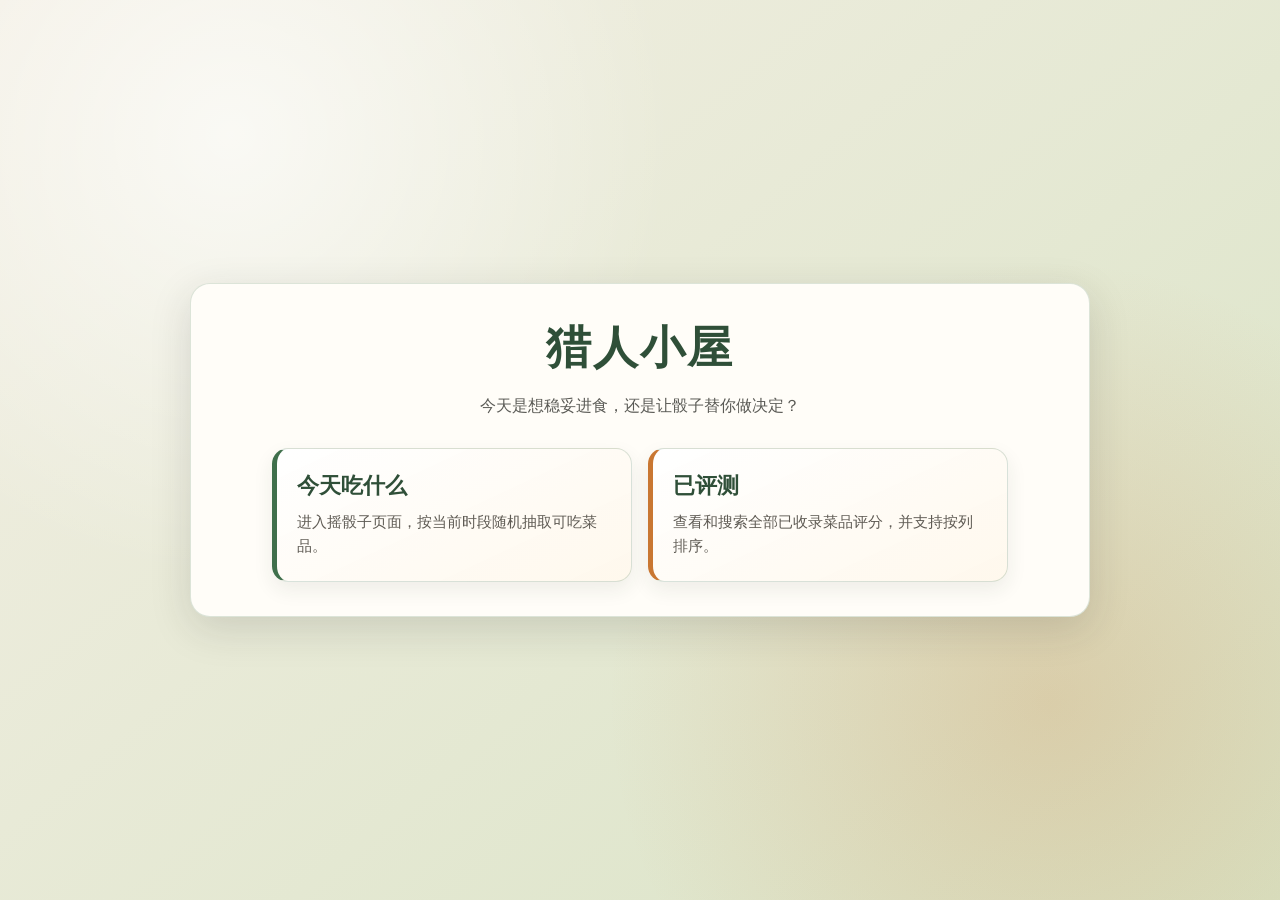
==== index.html @ c7965b98 "feat: 添加版本控制功能，优化页面加载逻辑" ====
<!DOCTYPE html>
<html lang="zh-CN">

<head>
    <meta charset="UTF-8">
    <meta name="viewport" content="width=device-width, initial-scale=1.0">
    <meta http-equiv="Cache-Control" content="no-cache, no-store, must-revalidate">
    <meta http-equiv="Pragma" content="no-cache">
    <meta http-equiv="Expires" content="0">
    <title>猎人小屋</title>
    <style>
        :root {
            --bg-1: #f3efe4;
            --bg-2: #d9e3c5;
            --card: #fffdf8;
            --ink: #2b2a28;
            --accent-a: #3f6f4b;
            --accent-b: #c97732;
            --shadow: rgba(43, 42, 40, 0.15);
        }

        * {
            box-sizing: border-box;
        }

        body {
            margin: 0;
            min-height: 100vh;
            font-family: "Noto Serif SC", "STZhongsong", "Songti SC", "Microsoft YaHei", serif;
            color: var(--ink);
            background:
                radial-gradient(circle at 18% 15%, rgba(255, 255, 255, 0.68), transparent 34%),
                radial-gradient(circle at 82% 78%, rgba(201, 119, 50, 0.22), transparent 35%),
                linear-gradient(140deg, var(--bg-1), var(--bg-2));
            display: flex;
            align-items: center;
            justify-content: center;
            padding: 24px;
        }

        .panel {
            width: min(900px, 100%);
            background: var(--card);
            border-radius: 20px;
            box-shadow: 0 12px 40px var(--shadow);
            border: 1px solid rgba(63, 111, 75, 0.18);
            padding: 34px 28px;
            animation: rise-in 560ms ease-out both;
        }

        h1 {
            margin: 0;
            text-align: center;
            letter-spacing: 2px;
            font-size: clamp(2rem, 5vw, 2.8rem);
            color: #2f4f38;
        }

        .subtitle {
            margin: 14px auto 28px;
            text-align: center;
            color: #5a5a55;
            max-width: 560px;
            line-height: 1.7;
            font-size: 1rem;
        }

        .module-row {
            display: flex;
            gap: 16px;
            justify-content: center;
            flex-wrap: wrap;
        }

        .module-button {
            flex: 1;
            min-width: 240px;
            max-width: 360px;
            text-decoration: none;
            color: var(--ink);
            background: linear-gradient(155deg, rgba(255, 255, 255, 0.93), rgba(255, 248, 236, 0.95));
            border: 1px solid rgba(63, 111, 75, 0.2);
            border-radius: 16px;
            padding: 22px 20px;
            transition: transform 220ms ease, box-shadow 220ms ease, border-color 220ms ease;
            box-shadow: 0 8px 20px rgba(32, 48, 37, 0.08);
        }

        .module-button:hover {
            transform: translateY(-4px);
            box-shadow: 0 14px 26px rgba(32, 48, 37, 0.16);
            border-color: rgba(201, 119, 50, 0.5);
        }

        .module-label {
            font-size: 1.35rem;
            color: #2f4f38;
            margin-bottom: 10px;
            font-weight: 700;
        }

        .module-desc {
            margin: 0;
            color: #5f5b54;
            line-height: 1.6;
            font-size: 0.96rem;
        }

        .today {
            border-left: 5px solid var(--accent-a);
        }

        .rated {
            border-left: 5px solid var(--accent-b);
        }

        @keyframes rise-in {
            from {
                opacity: 0;
                transform: translateY(20px);
            }

            to {
                opacity: 1;
                transform: translateY(0);
            }
        }

        @media (max-width: 640px) {
            .panel {
                padding: 24px 16px;
                border-radius: 14px;
            }

            .module-button {
                max-width: none;
            }
        }
    </style>
</head>

<body>
    <main class="panel">
        <h1>猎人小屋</h1>
        <p class="subtitle">今天是想稳妥进食，还是让骰子替你做决定？</p>

        <section class="module-row" aria-label="功能模块">
            <a class="module-button today" href="dice.html" aria-label="进入今天吃什么模块">
                <div class="module-label">今天吃什么</div>
                <p class="module-desc">进入摇骰子页面，按当前时段随机抽取可吃菜品。</p>
            </a>

            <a class="module-button rated" href="reviewed.html" aria-label="进入已评测模块">
                <div class="module-label">已评测</div>
                <p class="module-desc">查看和搜索全部已收录菜品评分，并支持按列排序。</p>
            </a>
        </section>
    </main>

    <script>
        const VERSION_STORAGE_KEY = 'hunterHutRuntimeVersion';

        function buildVersionStamp() {
            const now = new Date();
            const pad = (n) => String(n).padStart(2, '0');
            return `${now.getFullYear()}${pad(now.getMonth() + 1)}${pad(now.getDate())}${pad(now.getHours())}${pad(now.getMinutes())}${pad(now.getSeconds())}`;
        }

        function getSessionVersion() {
            try {
                const stored = sessionStorage.getItem(VERSION_STORAGE_KEY);
                if (stored) return stored;

                const generated = buildVersionStamp();
                sessionStorage.setItem(VERSION_STORAGE_KEY, generated);
                return generated;
            } catch (err) {
                return buildVersionStamp();
            }
        }

        function ensureRuntimeVersion() {
            const url = new URL(window.location.href);
            const sessionVersion = getSessionVersion();

            if (url.searchParams.get('v') !== sessionVersion) {
                url.searchParams.set('v', sessionVersion);
                window.location.replace(url.toString());
                return null;
            }

            return sessionVersion;
        }

        function appendVersionToLinks(version) {
            const links = document.querySelectorAll('a[href$=".html"], a[href*=".html?"]');
            links.forEach(link => {
                const targetUrl = new URL(link.getAttribute('href'), window.location.href);
                targetUrl.searchParams.set('v', version);
                link.setAttribute('href', `${targetUrl.pathname}${targetUrl.search}${targetUrl.hash}`);
            });
        }

        const APP_VERSION = ensureRuntimeVersion();
        if (APP_VERSION) {
            appendVersionToLinks(APP_VERSION);
        }

        window.addEventListener('pageshow', (event) => {
            if (event.persisted) {
                window.location.reload();
            }
        });
    </script>
</body>

</html>
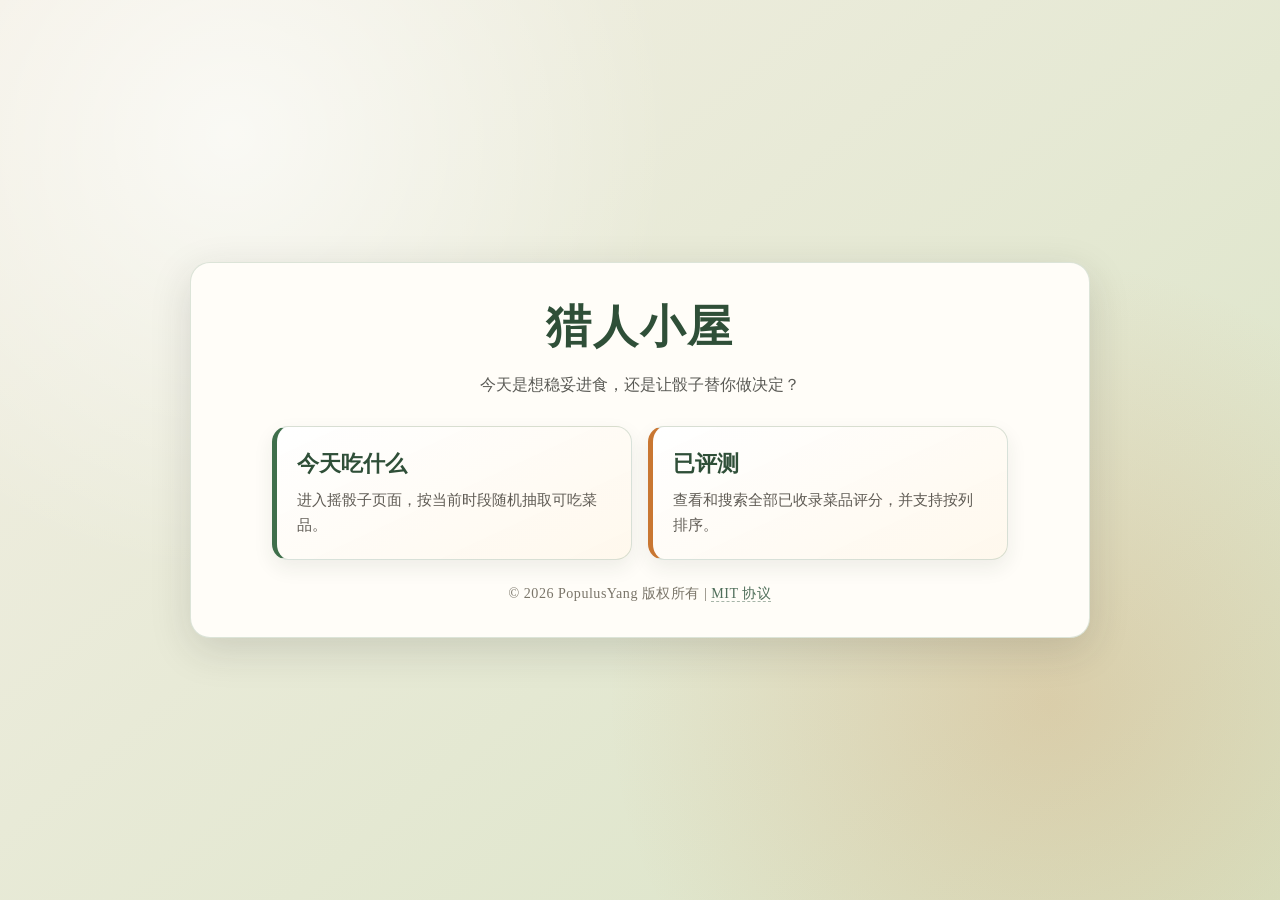
==== commit ec3aac8c: "修bug" ====
--- a/index.html
+++ b/index.html
@@ -106,6 +106,25 @@
             font-size: 0.96rem;
         }
 
+        .site-copyright {
+            margin: 24px 0 0;
+            text-align: center;
+            font-size: 0.88rem;
+            color: #7a7569;
+            letter-spacing: 0.5px;
+        }
+
+        .site-copyright a {
+            color: #4f6e5a;
+            text-decoration: none;
+            border-bottom: 1px dashed rgba(79, 110, 90, 0.5);
+        }
+
+        .site-copyright a:hover {
+            color: #c97732;
+            border-bottom-color: rgba(201, 119, 50, 0.65);
+        }
+
         .today {
             border-left: 5px solid var(--accent-a);
         }
@@ -155,6 +174,9 @@
                 <p class="module-desc">查看和搜索全部已收录菜品评分，并支持按列排序。</p>
             </a>
         </section>
+
+        <footer class="site-copyright">&copy; 2026 PopulusYang 版权所有 | <a href="LICENSE" target="_blank"
+                rel="noopener noreferrer">MIT 协议</a></footer>
     </main>
 
     <script>
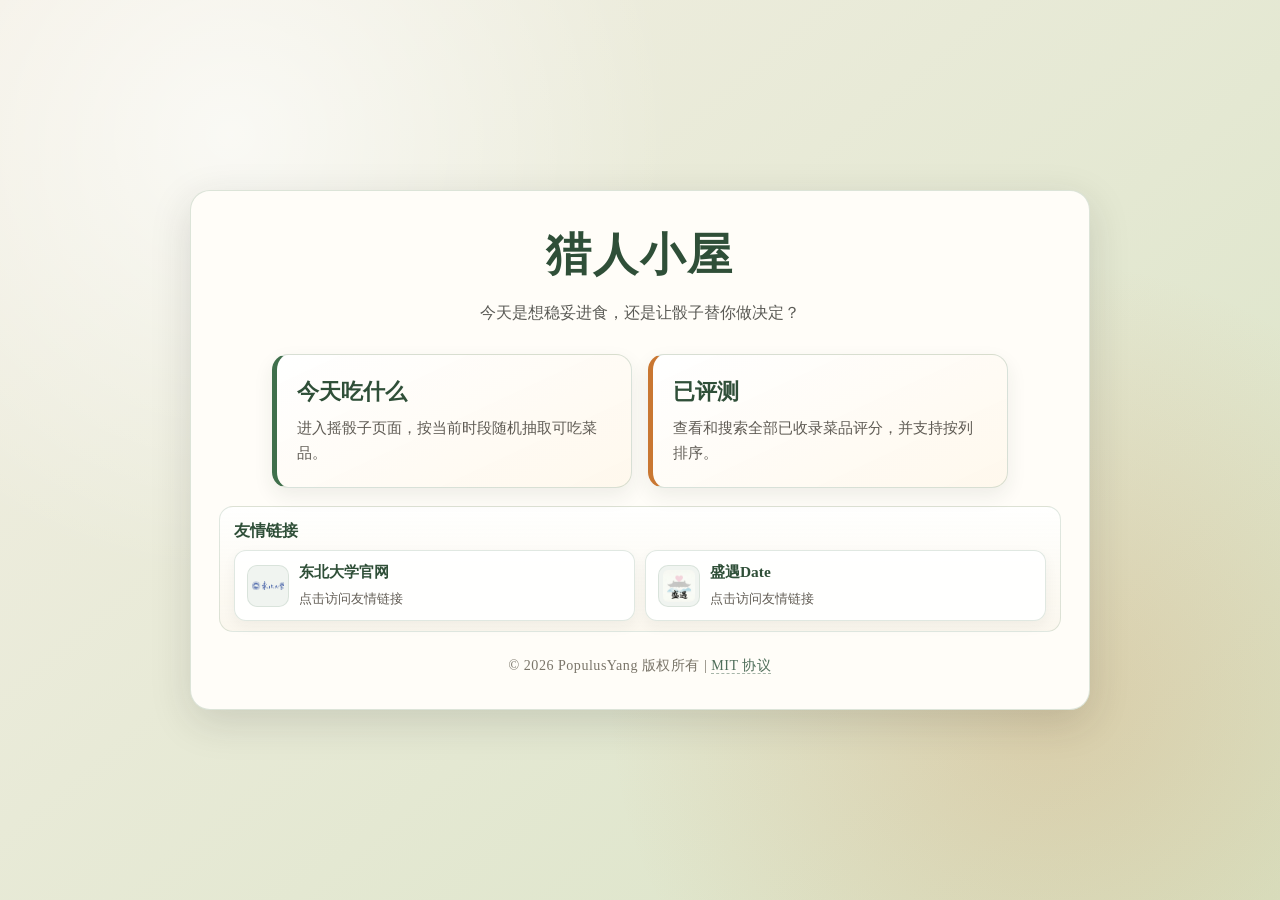
==== commit 3abed922: "feat: 添加友情链接管理功能，支持增删改查和自动加载" ====
--- a/index.html
+++ b/index.html
@@ -106,6 +106,105 @@
             font-size: 0.96rem;
         }
 
+        .hidden {
+            display: none;
+        }
+
+        .friends-section {
+            margin-top: 18px;
+            padding: 14px 14px 10px;
+            border-radius: 14px;
+            background: linear-gradient(180deg, rgba(255, 255, 255, 0.78), rgba(250, 246, 236, 0.9));
+            border: 1px solid rgba(63, 111, 75, 0.16);
+        }
+
+        .friends-head {
+            display: flex;
+            justify-content: space-between;
+            align-items: baseline;
+            gap: 12px;
+            margin-bottom: 8px;
+            flex-wrap: wrap;
+        }
+
+        .friends-title {
+            margin: 0;
+            font-size: 1rem;
+            color: #2f4f38;
+            font-weight: 700;
+        }
+
+        .friends-hint {
+            margin: 0;
+            color: #7a7569;
+            font-size: 0.84rem;
+        }
+
+        .friends-grid {
+            display: grid;
+            grid-template-columns: repeat(auto-fit, minmax(180px, 1fr));
+            gap: 10px;
+        }
+
+        .friend-card {
+            display: block;
+            text-decoration: none;
+            color: var(--ink);
+            border-radius: 12px;
+            padding: 11px 12px;
+            background: rgba(255, 255, 255, 0.9);
+            border: 1px solid rgba(63, 111, 75, 0.16);
+            box-shadow: 0 5px 14px rgba(32, 48, 37, 0.05);
+            transition: transform 220ms ease, box-shadow 220ms ease, border-color 220ms ease;
+        }
+
+        .friend-card-content {
+            display: flex;
+            align-items: center;
+            gap: 10px;
+        }
+
+        .friend-icon {
+            width: clamp(34px, 3.4vw, 42px);
+            height: clamp(34px, 3.4vw, 42px);
+            flex: 0 0 auto;
+            border-radius: 10px;
+            object-fit: contain;
+            background: rgba(63, 111, 75, 0.08);
+            border: 1px solid rgba(63, 111, 75, 0.12);
+            padding: 4px;
+        }
+
+        .friend-text {
+            min-width: 0;
+        }
+
+        .friend-card:hover {
+            transform: translateY(-3px);
+            border-color: rgba(201, 119, 50, 0.42);
+            box-shadow: 0 12px 24px rgba(32, 48, 37, 0.12);
+        }
+
+        .friend-name {
+            margin: 0 0 6px;
+            font-size: 0.96rem;
+            color: #2f4f38;
+            font-weight: 700;
+        }
+
+        .friend-desc {
+            margin: 0;
+            font-size: 0.84rem;
+            line-height: 1.45;
+            color: #625d55;
+        }
+
+        .friends-empty {
+            margin: 0;
+            color: #7a7569;
+            font-size: 0.88rem;
+        }
+
         .site-copyright {
             margin: 24px 0 0;
             text-align: center;
@@ -147,12 +246,16 @@
 
         @media (max-width: 640px) {
             .panel {
-                padding: 24px 16px;
+                padding: 22px 14px;
                 border-radius: 14px;
             }
 
             .module-button {
                 max-width: none;
+            }
+
+            .friends-grid {
+                grid-template-columns: 1fr;
             }
         }
     </style>
@@ -173,6 +276,15 @@
                 <div class="module-label">已评测</div>
                 <p class="module-desc">查看和搜索全部已收录菜品评分，并支持按列排序。</p>
             </a>
+        </section>
+
+        <section class="friends-section" aria-labelledby="friendsTitle">
+            <div class="friends-head">
+                <h2 id="friendsTitle" class="friends-title">友情链接</h2>
+                <p id="friendsHint" class="friends-hint">正在加载友链...</p>
+            </div>
+            <div id="friendsGrid" class="friends-grid" aria-live="polite"></div>
+            <p id="friendsEmpty" class="friends-empty hidden">暂无友情链接。</p>
         </section>
 
         <footer class="site-copyright">&copy; 2026 PopulusYang 版权所有 | <a href="LICENSE" target="_blank"
@@ -223,6 +335,94 @@
             });
         }
 
+        async function loadFriendsLinks() {
+            const hint = document.getElementById('friendsHint');
+            const grid = document.getElementById('friendsGrid');
+            const empty = document.getElementById('friendsEmpty');
+
+            try {
+                const response = await fetch(`links.json?v=${encodeURIComponent(APP_VERSION)}`, {
+                    cache: 'no-store'
+                });
+
+                if (!response.ok) {
+                    throw new Error(`无法加载友情链接 (${response.status} ${response.statusText})`);
+                }
+
+                const data = await response.json();
+                const links = Array.isArray(data) ? data : [];
+
+                grid.innerHTML = '';
+
+                if (!links.length) {
+                    hint.textContent = '已加载，但当前没有友情链接。';
+                    empty.classList.remove('hidden');
+                    return;
+                }
+
+                hint.textContent = '';
+                empty.classList.add('hidden');
+
+                const fragment = document.createDocumentFragment();
+                links.forEach(item => {
+                    const name = String(item?.name ?? '').trim();
+                    const link = String(item?.link ?? item?.url ?? '').trim();
+                    const iconPath = String(item?.icon_path ?? '').trim();
+
+                    if (!name || !link) {
+                        return;
+                    }
+
+                    const card = document.createElement('a');
+                    card.className = 'friend-card';
+                    card.href = link;
+                    card.target = '_blank';
+                    card.rel = 'noopener noreferrer';
+
+                    const content = document.createElement('div');
+                    content.className = 'friend-card-content';
+
+                    if (iconPath) {
+                        const icon = document.createElement('img');
+                        icon.className = 'friend-icon';
+                        icon.src = iconPath;
+                        icon.alt = `${name} 图标`;
+                        icon.loading = 'lazy';
+                        content.appendChild(icon);
+                    }
+
+                    const textWrap = document.createElement('div');
+                    textWrap.className = 'friend-text';
+
+                    const title = document.createElement('p');
+                    title.className = 'friend-name';
+                    title.textContent = name;
+
+                    const desc = document.createElement('p');
+                    desc.className = 'friend-desc';
+                    desc.textContent = '点击访问友情链接';
+
+                    textWrap.appendChild(title);
+                    textWrap.appendChild(desc);
+                    content.appendChild(textWrap);
+                    card.appendChild(content);
+                    fragment.appendChild(card);
+                });
+
+                if (!fragment.childNodes.length) {
+                    hint.textContent = '已加载，但友情链接内容不完整。';
+                    empty.classList.remove('hidden');
+                    return;
+                }
+
+                grid.appendChild(fragment);
+            } catch (err) {
+                console.error(err);
+                hint.textContent = '友情链接加载失败。';
+                empty.classList.remove('hidden');
+            }
+        }
+
         const APP_VERSION = ensureRuntimeVersion();
         if (APP_VERSION) {
             appendVersionToLinks(APP_VERSION);
@@ -233,6 +433,10 @@
                 window.location.reload();
             }
         });
+
+        if (APP_VERSION) {
+            loadFriendsLinks();
+        }
     </script>
 </body>
 
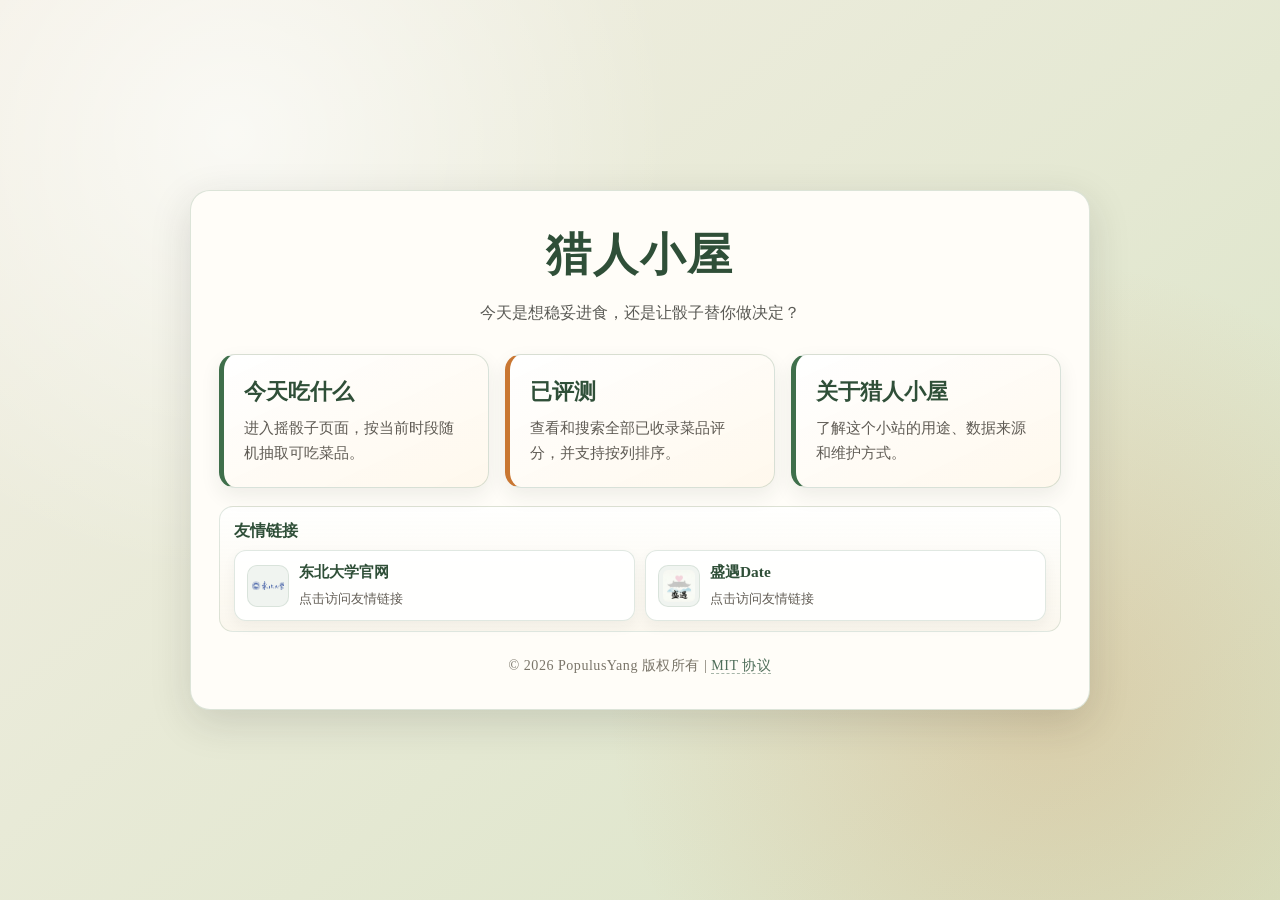
==== commit 9a90759d: "feat: 添加关于猎人小屋页面，介绍站点用途、数据来源和维护方式" ====
--- a/index.html
+++ b/index.html
@@ -276,6 +276,11 @@
                 <div class="module-label">已评测</div>
                 <p class="module-desc">查看和搜索全部已收录菜品评分，并支持按列排序。</p>
             </a>
+
+            <a class="module-button today" href="about.html" aria-label="进入关于猎人小屋页面">
+                <div class="module-label">关于猎人小屋</div>
+                <p class="module-desc">了解这个小站的用途、数据来源和维护方式。</p>
+            </a>
         </section>
 
         <section class="friends-section" aria-labelledby="friendsTitle">
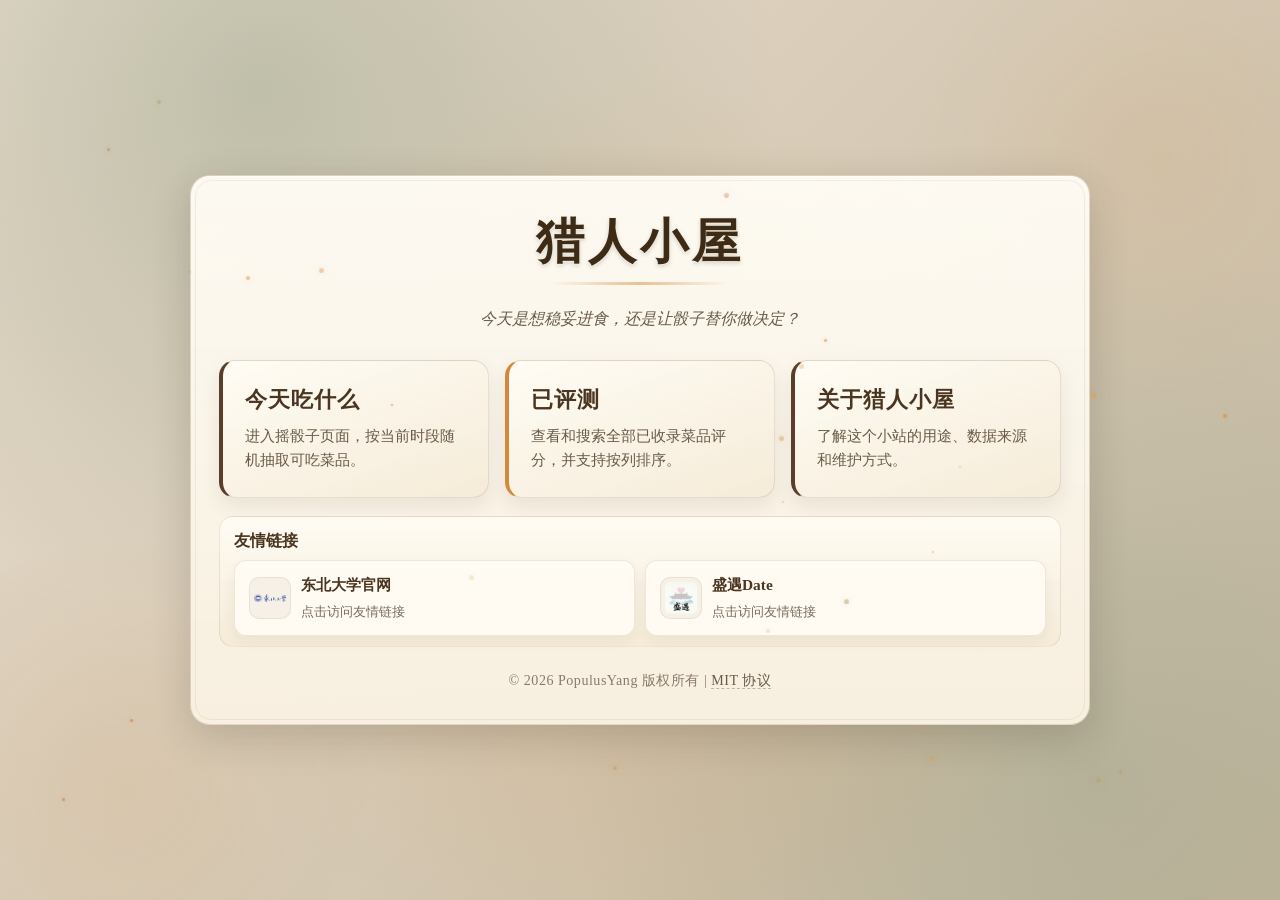
==== commit 36f28684: "style: update color scheme and enhance UI elements across CSS files - Modified color variables in di" ====
--- a/index.html
+++ b/index.html
@@ -8,260 +8,12 @@
     <meta http-equiv="Pragma" content="no-cache">
     <meta http-equiv="Expires" content="0">
     <title>猎人小屋</title>
-    <style>
-        :root {
-            --bg-1: #f3efe4;
-            --bg-2: #d9e3c5;
-            --card: #fffdf8;
-            --ink: #2b2a28;
-            --accent-a: #3f6f4b;
-            --accent-b: #c97732;
-            --shadow: rgba(43, 42, 40, 0.15);
-        }
-
-        * {
-            box-sizing: border-box;
-        }
-
-        body {
-            margin: 0;
-            min-height: 100vh;
-            font-family: "Noto Serif SC", "STZhongsong", "Songti SC", "Microsoft YaHei", serif;
-            color: var(--ink);
-            background:
-                radial-gradient(circle at 18% 15%, rgba(255, 255, 255, 0.68), transparent 34%),
-                radial-gradient(circle at 82% 78%, rgba(201, 119, 50, 0.22), transparent 35%),
-                linear-gradient(140deg, var(--bg-1), var(--bg-2));
-            display: flex;
-            align-items: center;
-            justify-content: center;
-            padding: 24px;
-        }
-
-        .panel {
-            width: min(900px, 100%);
-            background: var(--card);
-            border-radius: 20px;
-            box-shadow: 0 12px 40px var(--shadow);
-            border: 1px solid rgba(63, 111, 75, 0.18);
-            padding: 34px 28px;
-            animation: rise-in 560ms ease-out both;
-        }
-
-        h1 {
-            margin: 0;
-            text-align: center;
-            letter-spacing: 2px;
-            font-size: clamp(2rem, 5vw, 2.8rem);
-            color: #2f4f38;
-        }
-
-        .subtitle {
-            margin: 14px auto 28px;
-            text-align: center;
-            color: #5a5a55;
-            max-width: 560px;
-            line-height: 1.7;
-            font-size: 1rem;
-        }
-
-        .module-row {
-            display: flex;
-            gap: 16px;
-            justify-content: center;
-            flex-wrap: wrap;
-        }
-
-        .module-button {
-            flex: 1;
-            min-width: 240px;
-            max-width: 360px;
-            text-decoration: none;
-            color: var(--ink);
-            background: linear-gradient(155deg, rgba(255, 255, 255, 0.93), rgba(255, 248, 236, 0.95));
-            border: 1px solid rgba(63, 111, 75, 0.2);
-            border-radius: 16px;
-            padding: 22px 20px;
-            transition: transform 220ms ease, box-shadow 220ms ease, border-color 220ms ease;
-            box-shadow: 0 8px 20px rgba(32, 48, 37, 0.08);
-        }
-
-        .module-button:hover {
-            transform: translateY(-4px);
-            box-shadow: 0 14px 26px rgba(32, 48, 37, 0.16);
-            border-color: rgba(201, 119, 50, 0.5);
-        }
-
-        .module-label {
-            font-size: 1.35rem;
-            color: #2f4f38;
-            margin-bottom: 10px;
-            font-weight: 700;
-        }
-
-        .module-desc {
-            margin: 0;
-            color: #5f5b54;
-            line-height: 1.6;
-            font-size: 0.96rem;
-        }
-
-        .hidden {
-            display: none;
-        }
-
-        .friends-section {
-            margin-top: 18px;
-            padding: 14px 14px 10px;
-            border-radius: 14px;
-            background: linear-gradient(180deg, rgba(255, 255, 255, 0.78), rgba(250, 246, 236, 0.9));
-            border: 1px solid rgba(63, 111, 75, 0.16);
-        }
-
-        .friends-head {
-            display: flex;
-            justify-content: space-between;
-            align-items: baseline;
-            gap: 12px;
-            margin-bottom: 8px;
-            flex-wrap: wrap;
-        }
-
-        .friends-title {
-            margin: 0;
-            font-size: 1rem;
-            color: #2f4f38;
-            font-weight: 700;
-        }
-
-        .friends-hint {
-            margin: 0;
-            color: #7a7569;
-            font-size: 0.84rem;
-        }
-
-        .friends-grid {
-            display: grid;
-            grid-template-columns: repeat(auto-fit, minmax(180px, 1fr));
-            gap: 10px;
-        }
-
-        .friend-card {
-            display: block;
-            text-decoration: none;
-            color: var(--ink);
-            border-radius: 12px;
-            padding: 11px 12px;
-            background: rgba(255, 255, 255, 0.9);
-            border: 1px solid rgba(63, 111, 75, 0.16);
-            box-shadow: 0 5px 14px rgba(32, 48, 37, 0.05);
-            transition: transform 220ms ease, box-shadow 220ms ease, border-color 220ms ease;
-        }
-
-        .friend-card-content {
-            display: flex;
-            align-items: center;
-            gap: 10px;
-        }
-
-        .friend-icon {
-            width: clamp(34px, 3.4vw, 42px);
-            height: clamp(34px, 3.4vw, 42px);
-            flex: 0 0 auto;
-            border-radius: 10px;
-            object-fit: contain;
-            background: rgba(63, 111, 75, 0.08);
-            border: 1px solid rgba(63, 111, 75, 0.12);
-            padding: 4px;
-        }
-
-        .friend-text {
-            min-width: 0;
-        }
-
-        .friend-card:hover {
-            transform: translateY(-3px);
-            border-color: rgba(201, 119, 50, 0.42);
-            box-shadow: 0 12px 24px rgba(32, 48, 37, 0.12);
-        }
-
-        .friend-name {
-            margin: 0 0 6px;
-            font-size: 0.96rem;
-            color: #2f4f38;
-            font-weight: 700;
-        }
-
-        .friend-desc {
-            margin: 0;
-            font-size: 0.84rem;
-            line-height: 1.45;
-            color: #625d55;
-        }
-
-        .friends-empty {
-            margin: 0;
-            color: #7a7569;
-            font-size: 0.88rem;
-        }
-
-        .site-copyright {
-            margin: 24px 0 0;
-            text-align: center;
-            font-size: 0.88rem;
-            color: #7a7569;
-            letter-spacing: 0.5px;
-        }
-
-        .site-copyright a {
-            color: #4f6e5a;
-            text-decoration: none;
-            border-bottom: 1px dashed rgba(79, 110, 90, 0.5);
-        }
-
-        .site-copyright a:hover {
-            color: #c97732;
-            border-bottom-color: rgba(201, 119, 50, 0.65);
-        }
-
-        .today {
-            border-left: 5px solid var(--accent-a);
-        }
-
-        .rated {
-            border-left: 5px solid var(--accent-b);
-        }
-
-        @keyframes rise-in {
-            from {
-                opacity: 0;
-                transform: translateY(20px);
-            }
-
-            to {
-                opacity: 1;
-                transform: translateY(0);
-            }
-        }
-
-        @media (max-width: 640px) {
-            .panel {
-                padding: 22px 14px;
-                border-radius: 14px;
-            }
-
-            .module-button {
-                max-width: none;
-            }
-
-            .friends-grid {
-                grid-template-columns: 1fr;
-            }
-        }
-    </style>
+    <link rel="stylesheet" href="statics/css/index.css">
 </head>
 
 <body>
+    <div class="ambient-glow ambient-glow--1" aria-hidden="true"></div>
+    <div class="ambient-glow ambient-glow--2" aria-hidden="true"></div>
     <main class="panel">
         <h1>猎人小屋</h1>
         <p class="subtitle">今天是想稳妥进食，还是让骰子替你做决定？</p>
@@ -296,153 +48,9 @@
                 rel="noopener noreferrer">MIT 协议</a></footer>
     </main>
 
-    <script>
-        const VERSION_STORAGE_KEY = 'hunterHutRuntimeVersion';
-
-        function buildVersionStamp() {
-            const now = new Date();
-            const pad = (n) => String(n).padStart(2, '0');
-            return `${now.getFullYear()}${pad(now.getMonth() + 1)}${pad(now.getDate())}${pad(now.getHours())}${pad(now.getMinutes())}${pad(now.getSeconds())}`;
-        }
-
-        function getSessionVersion() {
-            try {
-                const stored = sessionStorage.getItem(VERSION_STORAGE_KEY);
-                if (stored) return stored;
-
-                const generated = buildVersionStamp();
-                sessionStorage.setItem(VERSION_STORAGE_KEY, generated);
-                return generated;
-            } catch (err) {
-                return buildVersionStamp();
-            }
-        }
-
-        function ensureRuntimeVersion() {
-            const url = new URL(window.location.href);
-            const sessionVersion = getSessionVersion();
-
-            if (url.searchParams.get('v') !== sessionVersion) {
-                url.searchParams.set('v', sessionVersion);
-                window.location.replace(url.toString());
-                return null;
-            }
-
-            return sessionVersion;
-        }
-
-        function appendVersionToLinks(version) {
-            const links = document.querySelectorAll('a[href$=".html"], a[href*=".html?"]');
-            links.forEach(link => {
-                const targetUrl = new URL(link.getAttribute('href'), window.location.href);
-                targetUrl.searchParams.set('v', version);
-                link.setAttribute('href', `${targetUrl.pathname}${targetUrl.search}${targetUrl.hash}`);
-            });
-        }
-
-        async function loadFriendsLinks() {
-            const hint = document.getElementById('friendsHint');
-            const grid = document.getElementById('friendsGrid');
-            const empty = document.getElementById('friendsEmpty');
-
-            try {
-                const response = await fetch(`links.json?v=${encodeURIComponent(APP_VERSION)}`, {
-                    cache: 'no-store'
-                });
-
-                if (!response.ok) {
-                    throw new Error(`无法加载友情链接 (${response.status} ${response.statusText})`);
-                }
-
-                const data = await response.json();
-                const links = Array.isArray(data) ? data : [];
-
-                grid.innerHTML = '';
-
-                if (!links.length) {
-                    hint.textContent = '已加载，但当前没有友情链接。';
-                    empty.classList.remove('hidden');
-                    return;
-                }
-
-                hint.textContent = '';
-                empty.classList.add('hidden');
-
-                const fragment = document.createDocumentFragment();
-                links.forEach(item => {
-                    const name = String(item?.name ?? '').trim();
-                    const link = String(item?.link ?? item?.url ?? '').trim();
-                    const iconPath = String(item?.icon_path ?? '').trim();
-
-                    if (!name || !link) {
-                        return;
-                    }
-
-                    const card = document.createElement('a');
-                    card.className = 'friend-card';
-                    card.href = link;
-                    card.target = '_blank';
-                    card.rel = 'noopener noreferrer';
-
-                    const content = document.createElement('div');
-                    content.className = 'friend-card-content';
-
-                    if (iconPath) {
-                        const icon = document.createElement('img');
-                        icon.className = 'friend-icon';
-                        icon.src = iconPath;
-                        icon.alt = `${name} 图标`;
-                        icon.loading = 'lazy';
-                        content.appendChild(icon);
-                    }
-
-                    const textWrap = document.createElement('div');
-                    textWrap.className = 'friend-text';
-
-                    const title = document.createElement('p');
-                    title.className = 'friend-name';
-                    title.textContent = name;
-
-                    const desc = document.createElement('p');
-                    desc.className = 'friend-desc';
-                    desc.textContent = '点击访问友情链接';
-
-                    textWrap.appendChild(title);
-                    textWrap.appendChild(desc);
-                    content.appendChild(textWrap);
-                    card.appendChild(content);
-                    fragment.appendChild(card);
-                });
-
-                if (!fragment.childNodes.length) {
-                    hint.textContent = '已加载，但友情链接内容不完整。';
-                    empty.classList.remove('hidden');
-                    return;
-                }
-
-                grid.appendChild(fragment);
-            } catch (err) {
-                console.error(err);
-                hint.textContent = '友情链接加载失败。';
-                empty.classList.remove('hidden');
-            }
-        }
-
-        const APP_VERSION = ensureRuntimeVersion();
-        if (APP_VERSION) {
-            appendVersionToLinks(APP_VERSION);
-        }
-
-        window.addEventListener('pageshow', (event) => {
-            if (event.persisted) {
-                window.location.reload();
-            }
-        });
-
-        if (APP_VERSION) {
-            loadFriendsLinks();
-        }
-    </script>
+    <div id="cabinParticles" aria-hidden="true"></div>
+    <script src="statics/js/common.js"></script>
+    <script src="statics/js/index.js"></script>
 </body>
 
-</html>+</html>
--- a/statics/css/index.css
+++ b/statics/css/index.css
@@ -0,0 +1,372 @@
+:root {
+            --bg-1: #e8dccc;
+            --bg-2: #c4b8a0;
+            --bg-forest: #5a7a5a;
+            --card: #f8f0e0;
+            --ink: #2b2218;
+            --accent-a: #5a3e2b;
+            --accent-b: #d4893a;
+            --accent-glow: rgba(212, 137, 58, 0.15);
+            --shadow: rgba(40, 30, 15, 0.18);
+            --wood-light: #e5d5bd;
+            --wood-dark: #8b6f4c;
+        }
+
+        * {
+            box-sizing: border-box;
+        }
+
+        body {
+            margin: 0;
+            min-height: 100vh;
+            min-height: 100dvh;
+            font-family: "Noto Serif SC", "STZhongsong", "Songti SC", "Microsoft YaHei", serif;
+            color: var(--ink);
+            background:
+                radial-gradient(circle at 50% 60%, rgba(212, 137, 58, 0.20), transparent 55%),
+                radial-gradient(circle at 20% 10%, rgba(90, 122, 90, 0.25), transparent 40%),
+                radial-gradient(circle at 85% 85%, rgba(90, 122, 90, 0.18), transparent 40%),
+                linear-gradient(135deg, var(--bg-1), var(--bg-2));
+            display: flex;
+            align-items: center;
+            justify-content: center;
+            padding: 24px;
+            padding: 24px env(safe-area-inset-right, 24px) 24px env(safe-area-inset-left, 24px);
+            position: relative;
+        }
+
+        .panel {
+            width: min(900px, 100%);
+            background:
+                linear-gradient(180deg, rgba(255,252,245,0.95), rgba(248,240,224,0.98)),
+                repeating-linear-gradient(90deg,
+                    transparent, transparent 120px,
+                    rgba(139,111,76,0.04) 120px, rgba(139,111,76,0.04) 121px);
+            border-radius: 20px;
+            box-shadow:
+                0 12px 40px var(--shadow),
+                inset 0 1px 0 rgba(255,255,240,0.6);
+            border: 1px solid rgba(139, 111, 76, 0.25);
+            padding: 34px 28px;
+            animation: rise-in 560ms ease-out both;
+            position: relative;
+        }
+
+        .panel::before {
+            content: '';
+            position: absolute;
+            top: 4px; left: 4px; right: 4px; bottom: 4px;
+            border: 1px solid rgba(139, 111, 76, 0.10);
+            border-radius: 16px;
+            pointer-events: none;
+        }
+
+        h1 {
+            margin: 0 0 4px;
+            text-align: center;
+            letter-spacing: 4px;
+            font-size: clamp(2rem, 5.5vw, 3rem);
+            color: #3d2b15;
+            text-shadow:
+                0 1px 0 rgba(255,255,240,0.6),
+                0 2px 4px rgba(40,30,15,0.2);
+            font-weight: 800;
+            position: relative;
+            padding-bottom: 10px;
+        }
+
+        h1::after {
+            content: '';
+            display: block;
+            width: min(180px, 40%);
+            height: 3px;
+            margin: 8px auto 0;
+            background: linear-gradient(90deg, transparent, var(--accent-b), transparent);
+            border-radius: 2px;
+            opacity: 0.5;
+        }
+
+        .subtitle {
+            margin: 10px auto 28px;
+            text-align: center;
+            color: #6a5a48;
+            max-width: 560px;
+            line-height: 1.7;
+            font-size: 1rem;
+            font-style: italic;
+        }
+
+        .module-row {
+            display: flex;
+            gap: 16px;
+            justify-content: center;
+            flex-wrap: wrap;
+        }
+
+        .module-button {
+            flex: 1;
+            min-width: 240px;
+            max-width: 360px;
+            text-decoration: none;
+            color: var(--ink);
+            background: linear-gradient(160deg, rgba(255,252,245,0.96), rgba(245,235,215,0.98));
+            border: 1px solid rgba(139, 111, 76, 0.2);
+            border-radius: 16px;
+            padding: 24px 22px;
+            transition: transform 280ms ease, box-shadow 280ms ease, border-color 280ms ease, background 280ms ease;
+            box-shadow: 0 8px 20px rgba(40, 30, 15, 0.08);
+            -webkit-tap-highlight-color: transparent;
+            touch-action: manipulation;
+        }
+
+        .module-button:hover {
+            transform: translateY(-4px);
+            box-shadow: 0 16px 32px rgba(40, 30, 15, 0.14), 0 0 0 2px rgba(212, 137, 58, 0.15);
+            border-color: rgba(212, 137, 58, 0.4);
+            background: linear-gradient(160deg, rgba(255,252,245,0.98), rgba(250,238,215,0.98));
+        }
+
+        .module-label {
+            font-size: 1.35rem;
+            color: #4a3520;
+            margin-bottom: 10px;
+            font-weight: 700;
+            letter-spacing: 1px;
+        }
+
+        .module-desc {
+            margin: 0;
+            color: #6a5a48;
+            line-height: 1.6;
+            font-size: 0.96rem;
+        }
+
+        .hidden {
+            display: none;
+        }
+
+        .friends-section {
+            margin-top: 18px;
+            padding: 14px 14px 10px;
+            border-radius: 14px;
+            background: linear-gradient(180deg, rgba(255,252,245,0.85), rgba(245,235,215,0.9));
+            border: 1px solid rgba(139, 111, 76, 0.15);
+        }
+
+        .friends-head {
+            display: flex;
+            justify-content: space-between;
+            align-items: baseline;
+            gap: 12px;
+            margin-bottom: 8px;
+            flex-wrap: wrap;
+        }
+
+        .friends-title {
+            margin: 0;
+            font-size: 1rem;
+            color: #4a3520;
+            font-weight: 700;
+        }
+
+        .friends-hint {
+            margin: 0;
+            color: #8a7a6a;
+            font-size: 0.84rem;
+        }
+
+        .friends-grid {
+            display: grid;
+            grid-template-columns: repeat(auto-fit, minmax(180px, 1fr));
+            gap: 10px;
+        }
+
+        .friend-card {
+            display: block;
+            text-decoration: none;
+            color: var(--ink);
+            border-radius: 12px;
+            padding: 14px 14px;
+            background: rgba(255, 252, 245, 0.92);
+            border: 1px solid rgba(139, 111, 76, 0.15);
+            box-shadow: 0 5px 14px rgba(40, 30, 15, 0.05);
+            transition: transform 280ms ease, box-shadow 280ms ease, border-color 280ms ease;
+            -webkit-tap-highlight-color: transparent;
+            touch-action: manipulation;
+        }
+
+        .friend-card-content {
+            display: flex;
+            align-items: center;
+            gap: 10px;
+        }
+
+        .friend-icon {
+            width: clamp(34px, 3.4vw, 42px);
+            height: clamp(34px, 3.4vw, 42px);
+            flex: 0 0 auto;
+            border-radius: 10px;
+            object-fit: contain;
+            background: rgba(139, 111, 76, 0.08);
+            border: 1px solid rgba(139, 111, 76, 0.12);
+            padding: 4px;
+        }
+
+        .friend-text {
+            min-width: 0;
+        }
+
+        .friend-card:hover {
+            transform: translateY(-3px);
+            border-color: rgba(212, 137, 58, 0.4);
+            box-shadow: 0 12px 24px rgba(40, 30, 15, 0.10), 0 0 0 1px rgba(212, 137, 58, 0.08);
+        }
+
+        .friend-name {
+            margin: 0 0 6px;
+            font-size: 0.96rem;
+            color: #4a3520;
+            font-weight: 700;
+        }
+
+        .friend-desc {
+            margin: 0;
+            font-size: 0.84rem;
+            line-height: 1.45;
+            color: #7a6a58;
+        }
+
+        .friends-empty {
+            margin: 0;
+            color: #8a7a6a;
+            font-size: 0.88rem;
+        }
+
+        .site-copyright {
+            margin: 24px 0 0;
+            text-align: center;
+            font-size: 0.88rem;
+            color: #8a7a6a;
+            letter-spacing: 0.5px;
+        }
+
+        .site-copyright a {
+            color: #6a5a48;
+            text-decoration: none;
+            border-bottom: 1px dashed rgba(106, 90, 72, 0.4);
+        }
+
+        .site-copyright a:hover {
+            color: var(--accent-b);
+            border-bottom-color: rgba(212, 137, 58, 0.6);
+        }
+
+        .today {
+            border-left: 4px solid var(--accent-a);
+        }
+
+        .rated {
+            border-left: 4px solid var(--accent-b);
+        }
+
+        @keyframes rise-in {
+            from {
+                opacity: 0;
+                transform: translateY(24px);
+            }
+
+            to {
+                opacity: 1;
+                transform: translateY(0);
+            }
+        }
+
+        @keyframes warm-pulse {
+            0%, 100% { opacity: 0.6; }
+            50% { opacity: 1; }
+        }
+
+        @keyframes glow-rotate {
+            0% { transform: rotate(0deg) scale(1); }
+            50% { transform: rotate(180deg) scale(1.1); }
+            100% { transform: rotate(360deg) scale(1); }
+        }
+
+        .ambient-glow {
+            position: fixed;
+            pointer-events: none;
+            z-index: 0;
+            width: 60vw;
+            height: 60vw;
+            max-width: 500px;
+            max-height: 500px;
+            border-radius: 50%;
+            background: radial-gradient(circle, rgba(212,137,58,0.10), transparent 70%);
+            animation: warm-pulse 5s ease-in-out infinite;
+        }
+
+        .ambient-glow--1 {
+            top: -10%;
+            right: -10%;
+            animation-delay: 0s;
+            width: 40vw;
+            height: 40vw;
+        }
+
+        .ambient-glow--2 {
+            bottom: -15%;
+            left: -10%;
+            animation-delay: 2.5s;
+        }
+
+        #cabinParticles {
+            position: fixed;
+            top: 0; left: 0;
+            width: 100%; height: 100%;
+            pointer-events: none;
+            z-index: 0;
+            overflow: hidden;
+        }
+
+        .panel,
+        .friends-section,
+        .module-button,
+        .friend-card {
+            animation: rise-in 600ms ease-out both;
+        }
+
+        .friends-section { animation-delay: 80ms; }
+        .module-button:nth-child(1) { animation-delay: 120ms; }
+        .module-button:nth-child(2) { animation-delay: 200ms; }
+        .module-button:nth-child(3) { animation-delay: 280ms; }
+
+        @media (max-width: 640px) {
+            .panel {
+                padding: 22px 14px;
+                border-radius: 14px;
+            }
+
+            .module-button {
+                max-width: none;
+                padding: 20px 16px;
+            }
+
+            .module-label {
+                font-size: 1.2rem;
+            }
+
+            .module-desc {
+                font-size: 0.9rem;
+            }
+
+            .friends-grid {
+                grid-template-columns: 1fr;
+            }
+        }
+
+        @media (pointer: coarse) {
+            .module-button:hover,
+            .friend-card:hover {
+                transform: none;
+            }
+        }
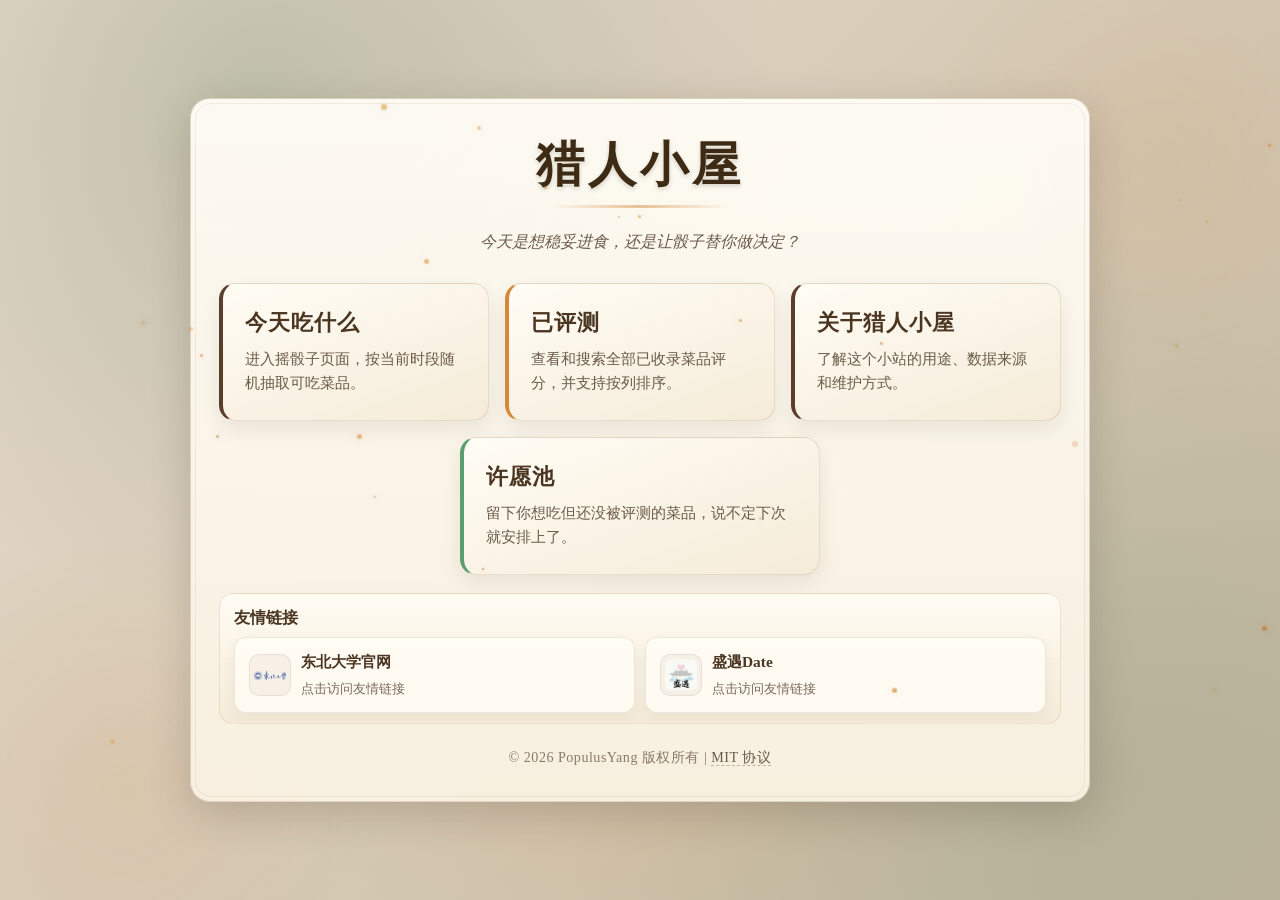
==== commit 9e582b1a: "feat: add wish pool feature with backend support - Added a new "许愿池" section in index.html for users" ====
--- a/index.html
+++ b/index.html
@@ -33,6 +33,11 @@
                 <div class="module-label">关于猎人小屋</div>
                 <p class="module-desc">了解这个小站的用途、数据来源和维护方式。</p>
             </a>
+
+            <a class="module-button wish" href="wish/wish.html" aria-label="进入许愿池页面">
+                <div class="module-label">许愿池</div>
+                <p class="module-desc">留下你想吃但还没被评测的菜品，说不定下次就安排上了。</p>
+            </a>
         </section>
 
         <section class="friends-section" aria-labelledby="friendsTitle">
--- a/statics/css/index.css
+++ b/statics/css/index.css
@@ -269,6 +269,10 @@
             border-left: 4px solid var(--accent-b);
         }
 
+        .wish {
+            border-left: 4px solid #5a9e6f;
+        }
+
         @keyframes rise-in {
             from {
                 opacity: 0;
@@ -339,6 +343,7 @@
         .module-button:nth-child(1) { animation-delay: 120ms; }
         .module-button:nth-child(2) { animation-delay: 200ms; }
         .module-button:nth-child(3) { animation-delay: 280ms; }
+        .module-button:nth-child(4) { animation-delay: 360ms; }
 
         @media (max-width: 640px) {
             .panel {
